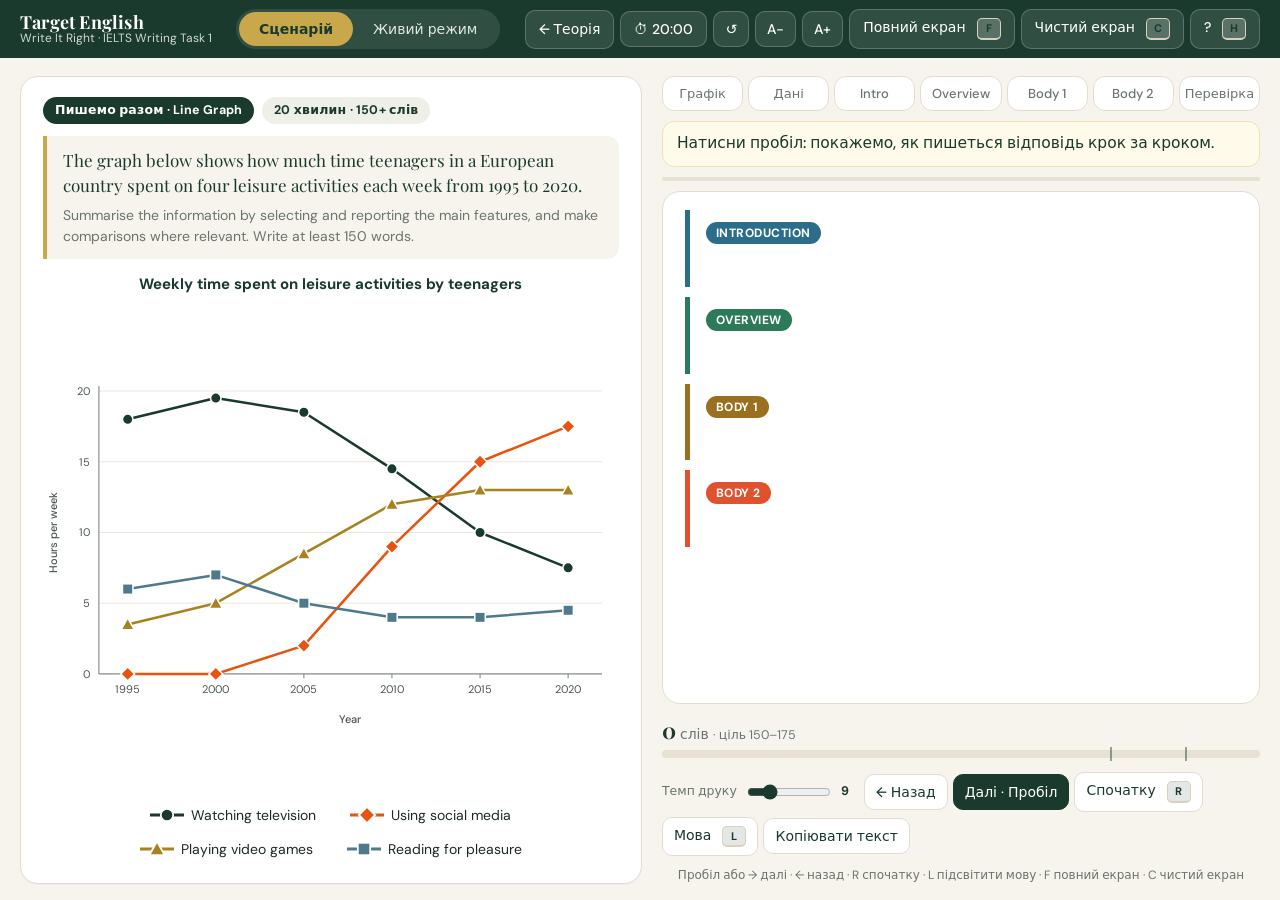
==== index.html @ e6e85356 "Add files via upload" ====
<!DOCTYPE html>
<html lang="uk">
<head>
<meta charset="UTF-8">
<meta name="viewport" content="width=device-width, initial-scale=1">
<title>Пишемо разом · Writing Studio</title>
<link rel="preconnect" href="https://fonts.googleapis.com">
<link rel="preconnect" href="https://fonts.gstatic.com" crossorigin>
<link href="https://fonts.googleapis.com/css2?family=DM+Sans:wght@400;500;700&family=Playfair+Display:wght@600;700&display=swap" rel="stylesheet">
<link rel="stylesheet" href="studio.css">
</head>
<body data-mode="script">

<header class="top">
  <div class="brand"><b>Target English</b><span>Write It Right · IELTS Writing Task 1</span></div>
  <div class="modes" role="tablist" aria-label="Режим">
    <button role="tab" data-mode="script" class="on">Сценарій</button>
    <button role="tab" data-mode="live">Живий режим</button>
  </div>
  <div class="tools">
    <a id="theory" class="tbtn lnk" href="lesson-deck/index.html" title="Презентація: теорія до цього типу завдання">← Теорія</a>
    <button id="tmr" class="tbtn" title="Таймер 20 хвилин">⏱ <span id="tmrTxt">20:00</span></button>
    <button id="tmrReset" class="tbtn sq" title="Скинути таймер">↺</button>
    <button id="fsm" class="tbtn sq" title="Менший шрифт відповіді">A−</button>
    <button id="fsp" class="tbtn sq" title="Більший шрифт відповіді">A+</button>
    <button id="full" class="tbtn" title="Повний екран (F)">Повний екран <kbd class="kb">F</kbd></button>
    <button id="clean" class="tbtn" title="Чистий екран для запису (C)">Чистий екран <kbd class="kb">C</kbd></button>
    <button id="helpBtn" class="tbtn" title="Довідник по кнопках (H)">? <kbd class="kb">H</kbd></button>
  </div>
</header>

<main>
  <!-- ЛІВОРУЧ: завдання й графік -->
  <section class="left card">
    <div class="meta"><span class="pill" id="kicker"></span><span class="pill soft">20 хвилин · 150+ слів</span></div>
    <div class="prompt">
      <p id="prompt"></p>
      <p class="tail" id="promptTail"></p>
    </div>
    <figure class="fig">
      <figcaption id="chartTitle"></figcaption>
      <div id="chart"></div>
      <div class="legend" id="legend"></div>
    </figure>
  </section>

  <!-- ПРАВОРУЧ: відповідь -->
  <section class="right">
    <ol class="steps" id="steps"></ol>
    <div class="cap" id="cap"></div>
    <div class="langkey script-only" id="langKey" hidden></div>
    <div class="prog"><i id="progBar"></i></div>

    <div class="paper" id="paper"></div>

    <div class="check" id="check" hidden>
      <h3>Чеклист</h3>
      <ul id="checkList"></ul>
      <p class="note">Автоперевірка — орієнтир, а не оцінка.</p>
    </div>

    <div class="bar">
      <div class="wcwrap">
        <div class="wc"><b id="wcNum">0</b> слів <span class="goal">· ціль 150–175</span></div>
        <div class="meter"><i id="meterFill"></i><u class="m150"></u><u class="m170"></u></div>
      </div>
      <div class="ctrl script-only">
        <label class="speed">Темп друку
          <input type="range" id="speed" min="3" max="30" step="1" value="9"><span id="speedVal" class="speedval">9</span>
        </label>
        <button class="tbtn" id="prev" title="Назад (←)">← Назад</button>
        <button class="tbtn pri" id="next" title="Далі (Пробіл)">Далі · Пробіл</button>
        <button class="tbtn" id="restart" title="Спочатку (R)">Спочатку <kbd class="kb">R</kbd></button>
        <button class="tbtn" id="langBtn" title="Підсвітити мову: наближення, порівняння, дієприкметники (L)">Мова <kbd class="kb">L</kbd></button>
        <button class="tbtn" id="copyBtn2">Копіювати текст</button>
      </div>
      <div class="ctrl live-only">
        <button class="tbtn" id="checkBtn">Перевірити</button>
        <button class="tbtn" id="copyBtn">Копіювати текст</button>
        <button class="tbtn" id="clearBtn">Очистити</button>
      </div>
    </div>
    <p class="keys script-only">Пробіл або → далі · ← назад · R спочатку · L підсвітити мову · F повний екран · C чистий екран</p>
  </section>
</main>


<div class="help" id="help" hidden role="dialog" aria-modal="true" aria-label="Довідник по кнопках">
  <div class="help-box">
    <div class="help-top"><h2>Довідник по кнопках</h2><button class="tbtn sq" id="helpClose" title="Закрити (Esc)">✕</button></div>
    <div class="help-grid">
      <section>
        <h3>Режим «Сценарій»</h3>
        <dl>
          <dt><kbd>Пробіл</kbd> <kbd>→</kbd> <kbd>Enter</kbd></dt><dd><b>Далі.</b> Наступний крок. Якщо речення ще друкується, дописує його одразу.</dd>
          <dt><kbd>←</kbd> <kbd>Backspace</kbd></dt><dd><b>Назад.</b> Прибирає останній крок.</dd>
          <dt><kbd>R</kbd></dt><dd><b>Спочатку.</b> Скидає все до початку.</dd>
          <dt><kbd>L</kbd></dt><dd><b>Мова.</b> Підсвічує наближення, порівняння й дієприкметники. Ще раз вимикає.</dd>
          <dt>Повзунок</dt><dd><b>Темп друку.</b> Правіше швидше. Запам’ятовується.</dd>
          <dt>Копіювати текст</dt><dd>Копіює всю відповідь у буфер.</dd>
        </dl>
      </section>
      <section>
        <h3>Режим «Живий»</h3>
        <dl>
          <dt>Кроки зверху</dt><dd>Клік переходить до кроку: Графік, Дані, Intro, Overview, Body 1, Body 2, Перевірка.</dd>
          <dt>Легенда під графіком</dt><dd>Клік виділяє лінію, ще клік скасовує.</dd>
          <dt>Перевірити</dt><dd>Чеклист: обсяг, структура, зв’язки.</dd>
          <dt>Копіювати текст</dt><dd>Копіює відповідь.</dd>
          <dt>Очистити</dt><dd>Стирає всі чотири поля.</dd>
          <dt>Автозбереження</dt><dd>Текст лишається в браузері після перезавантаження.</dd>
        </dl>
      </section>
      <section>
        <h3>Для запису відео</h3>
        <dl>
          <dt><kbd>F</kbd></dt><dd><b>Повний екран.</b> Esc виходить.</dd>
          <dt><kbd>C</kbd></dt><dd><b>Чистий екран.</b> Ховає кнопки й підказки. Ще раз <kbd>C</kbd> повертає.</dd>
          <dt>A− / A+</dt><dd>Розмір шрифту відповіді.</dd>
          <dt>⏱ 20:00</dt><dd>Таймер: клік запускає й зупиняє, за 5 хвилин до кінця стає помаранчевим.</dd>
          <dt>↺</dt><dd>Скидає таймер на 20:00.</dd>
          <dt><kbd>H</kbd> <kbd>?</kbd></dt><dd>Цей довідник. Закрити: <kbd>Esc</kbd>.</dd>
        </dl>
      </section>
      <section class="flow">
        <h3>Порядок запису відео</h3>
        <ol>
          <li><kbd>F</kbd> повний екран. Постав темп друку повзунком.</li>
          <li><kbd>C</kbd> чистий екран (кнопки зникнуть), увімкни запис.</li>
          <li><kbd>Пробіл</kbd>: графік, дані, речення по одному. Коментуй кожен крок.</li>
          <li>Наприкінці <kbd>L</kbd>: покажи наближення, порівняння, дієприкметники.</li>
          <li>Останній <kbd>Пробіл</kbd> показує чеклист.</li>
        </ol>
      </section>
    </div>
  </div>
</div>

<script src="studio.js"></script>
</body>
</html>
---- studio.css ----
:root{
  --g:#1A3A2D; --g2:#24503e; --gold:#C9A84C; --cream:#F7F4EE; --or:#E8530F;
  --ink:#1d2a24; --mut:#6b746f; --line:#e3ddcf; --card:#ffffff;
  --fs:19px;
  --serif:'Playfair Display',Georgia,'Times New Roman',serif;
  --sans:'DM Sans',system-ui,-apple-system,'Segoe UI',Roboto,Arial,sans-serif;
}
*{box-sizing:border-box}
html,body{margin:0;height:100%}
body{background:var(--cream);color:var(--ink);font-family:var(--sans);font-size:16px;line-height:1.5;-webkit-font-smoothing:antialiased}
button{font-family:inherit;cursor:pointer}
[hidden]{display:none!important}

/* ШАПКА */
.top{height:58px;display:flex;align-items:center;gap:16px;padding:0 20px;background:var(--g);color:#fff}
.brand{display:flex;flex-direction:column;line-height:1.15;min-width:0}
.brand b{font-family:var(--serif);font-size:18px;letter-spacing:.2px}
.brand span{font-size:12px;color:#cfd8d3}
.modes{margin:0 auto;display:flex;background:rgba(255,255,255,.1);border-radius:999px;padding:3px}
.modes button{border:0;background:transparent;color:#dfe7e2;padding:8px 20px;border-radius:999px;font-size:14px;font-weight:500}
.modes button.on{background:var(--gold);color:var(--g);font-weight:700}
.tools{display:flex;gap:6px;align-items:center}
.tbtn{border:1px solid var(--line);background:#fff;color:var(--g);border-radius:10px;padding:8px 13px;font-size:14px;font-weight:500;transition:background .15s,transform .05s}
.tbtn:hover{background:#faf7ef}
.tbtn:active{transform:translateY(1px)}
.tbtn.sq{padding:8px 11px}
.tbtn.pri{background:var(--g);color:#fff;border-color:var(--g)}
.tbtn.pri:hover{background:var(--g2)}
.top .tbtn{background:rgba(255,255,255,.1);border-color:rgba(255,255,255,.22);color:#fff}
.top .tbtn:hover{background:rgba(255,255,255,.2)}
#tmr.run{background:var(--gold);color:var(--g);border-color:var(--gold);font-weight:700}
#tmr.low{background:var(--or);color:#fff;border-color:var(--or)}

/* СІТКА */
main{display:grid;grid-template-columns:minmax(0,1.04fr) minmax(0,1fr);gap:20px;padding:18px 20px 16px;height:calc(100vh - 58px)}
.card{background:var(--card);border:1px solid var(--line);border-radius:18px;padding:20px 22px;box-shadow:0 1px 0 rgba(26,58,45,.04)}
.left{display:flex;flex-direction:column;min-height:0;overflow:auto}
.right{display:flex;flex-direction:column;min-height:0;gap:10px}

/* ЛІВА ПАНЕЛЬ */
.meta{display:flex;gap:8px;margin-bottom:12px;flex-wrap:wrap}
.pill{background:var(--g);color:#fff;border-radius:999px;padding:4px 12px;font-size:12.5px;font-weight:700;letter-spacing:.2px}
.pill.soft{background:#eef0e8;color:var(--g)}
.prompt{border-left:4px solid var(--gold);background:var(--cream);border-radius:0 12px 12px 0;padding:12px 16px;margin-bottom:14px}
.prompt p{margin:0;font-family:var(--serif);font-size:17px;line-height:1.5;color:var(--g)}
.prompt .tail{margin-top:6px;font-family:var(--sans);font-size:14px;color:var(--mut)}
.fig{margin:0;display:flex;flex-direction:column;flex:1;min-height:0}
figcaption{font-weight:700;text-align:center;font-size:15px;color:var(--g);margin-bottom:4px}
#chart{flex:1 1 auto;min-height:240px;display:flex;align-items:center}
#chart svg{width:100%;height:100%;display:block}
.legend{display:flex;flex-wrap:wrap;justify-content:center;gap:6px 18px;margin-top:6px}
.legend button{display:flex;align-items:center;gap:7px;border:0;background:transparent;font-size:14px;color:var(--ink);padding:5px 8px;border-radius:8px;transition:opacity .3s,background .15s}
.legend button:hover{background:var(--cream)}
.legend button.dim{opacity:.35}

/* SVG ГРАФІК */
svg text{font-family:var(--sans)}
.grid line{stroke:#e8e3d6;stroke-width:1}
.axis line,.axis path{stroke:#8b928e;stroke-width:1.4;fill:none}
.axis text{fill:#4b5651;font-size:13px}
.axtitle{fill:#4b5651;font-size:13px;font-weight:500;transition:fill .3s}
.band{fill:#C9A84C;opacity:0;transition:opacity .4s}
.band.on{opacity:.16}
.ser{transition:opacity .4s}
svg.focus .ser:not(.on){opacity:.14}
.ser .ln{fill:none;stroke-width:3;stroke-linejoin:round;stroke-linecap:round}
.ser .mk{transition:transform .25s;transform-box:fill-box;transform-origin:center}
.ser .mk.big{transform:scale(1.55)}
.ser .guide{stroke-width:1.7;stroke-dasharray:5 5;opacity:0;transition:opacity .3s}
.ser .guide.show{opacity:.8}
svg.axes-on .axis line,svg.axes-on .axis path{stroke:var(--or);stroke-width:2.6}
svg.axes-on .axtitle{fill:var(--or);font-weight:700}
svg.axes-on .axis text{fill:var(--or);font-weight:700}
.tag rect{fill:var(--g);}
.tag text{fill:#fff;font-size:13px;font-weight:700;text-anchor:middle;dominant-baseline:central}
.tag line{stroke:var(--g);stroke-width:1.6}
.tag{animation:pop .35s ease both}
@keyframes pop{from{opacity:0;transform:translateY(4px)}to{opacity:1;transform:none}}

/* КРОКИ */
.steps{list-style:none;margin:0;padding:0;display:flex;gap:5px;flex-wrap:nowrap}
.steps li{flex:1 1 0;min-width:0}
.steps button{width:100%;display:flex;align-items:center;gap:8px;border:1px solid var(--line);background:#fff;border-radius:12px;padding:7px 8px;font-size:13px;color:var(--mut);font-weight:500;text-align:left;transition:all .25s;white-space:nowrap}
.steps .n{width:22px;height:22px;border-radius:50%;background:#ece8dc;color:var(--g);display:grid;place-items:center;font-size:12px;font-weight:700;flex:none;transition:all .25s}
.steps li.done button{color:var(--g)}
.steps li.done .n{background:var(--g);color:#fff}
.steps li.on button{border-color:var(--gold);background:var(--g);color:#fff;font-weight:700;box-shadow:0 2px 10px rgba(26,58,45,.22)}
.steps li.on .n{background:var(--gold);color:var(--g)}
body[data-mode="script"] .steps button{cursor:default}

.cap{min-height:46px;display:flex;align-items:center;background:#fffbea;border:1px solid #efe2b0;border-radius:12px;padding:8px 14px;font-size:15.5px;color:var(--g);font-weight:500;transition:opacity .25s}
.prog{height:4px;background:#e6e1d3;border-radius:4px;overflow:hidden}
.prog i{display:block;height:100%;width:0;background:var(--gold);transition:width .35s}

/* ПАПІР З ВІДПОВІДДЮ */
.paper{flex:1;min-height:0;overflow:auto;background:#fff;border:1px solid var(--line);border-radius:18px;padding:8px 22px 14px;scroll-behavior:smooth}
.sec{padding:12px 0 8px 16px;border-left:5px solid var(--c);margin:10px 0;transition:background .3s}
.sec-h{display:flex;align-items:center;gap:10px;margin-bottom:4px}
.chip{font-size:12px;font-weight:700;letter-spacing:.5px;text-transform:uppercase;color:#fff;background:var(--c);padding:2px 10px;border-radius:999px}
.sec .swc{font-size:12px;color:var(--mut)}
.sec.active{background:linear-gradient(90deg,rgba(201,168,76,.10),transparent 70%)}
.txt{margin:0;font-size:var(--fs);line-height:1.62;min-height:calc(var(--fs)*1.62);word-wrap:break-word}
.txt:empty::before{content:'';}
.txt .s{border-radius:4px;transition:background .5s}
.txt .s.cur{background:rgba(201,168,76,.28);box-shadow:0 0 0 3px rgba(201,168,76,.28)}
.caret{display:inline-block;width:2px;height:1.12em;background:var(--or);vertical-align:text-bottom;margin-left:2px;animation:blink 1s steps(1) infinite}
.sec:not(.active) .caret{display:none}
@keyframes blink{50%{opacity:0}}
.live{display:none;width:100%;border:1.5px solid var(--line);border-radius:10px;padding:10px 12px;font-family:var(--sans);font-size:var(--fs);line-height:1.55;color:var(--ink);resize:none;background:#fffefb;overflow:hidden}
.live:focus{outline:none;border-color:var(--c);box-shadow:0 0 0 3px rgba(201,168,76,.22)}
body[data-mode="live"] .live{display:block}
body[data-mode="live"] .txt{display:none}
body[data-mode="script"] .live-only,body[data-mode="live"] .script-only{display:none!important}

/* ЧЕКЛИСТ */
.check{background:#fff;border:1px solid var(--line);border-radius:14px;padding:10px 16px}
.check h3{margin:0 0 4px;font-family:var(--serif);font-size:16px;color:var(--g)}
.check ul{list-style:none;margin:0;padding:0;display:grid;grid-template-columns:1fr 1fr;gap:2px 18px}
.check li{display:flex;gap:8px;align-items:flex-start;font-size:14px;padding:3px 0;opacity:0;animation:rise .4s ease forwards}
.check li i{font-style:normal;flex:none;width:20px;height:20px;border-radius:50%;display:grid;place-items:center;font-size:12px;font-weight:700;color:#fff;background:#2e8b57;margin-top:1px}
.check li.bad i{background:var(--or)}
.check .note{margin:4px 0 0;font-size:12px;color:var(--mut)}
@keyframes rise{from{opacity:0;transform:translateY(6px)}to{opacity:1;transform:none}}

/* НИЖНЯ ПАНЕЛЬ */
.bar{display:flex;align-items:center;gap:14px;flex-wrap:wrap}
.wcwrap{flex:1;min-width:200px}
.wc{font-size:14px;color:var(--mut)}
.wc b{font-size:22px;color:var(--g);font-family:var(--serif)}
.wc .goal{font-size:12.5px}
.meter{position:relative;height:8px;background:#e6e1d3;border-radius:6px;margin-top:3px}
.meter i{display:block;height:100%;width:0;border-radius:6px;background:var(--or);transition:width .2s,background .3s}
.meter i.ok{background:#2e8b57}
.meter u{position:absolute;top:-3px;bottom:-3px;width:2px;background:var(--g);opacity:.45}
.m150{left:calc(150/200*100%)} .m170{left:calc(175/200*100%)}
.ctrl{display:flex;gap:6px;align-items:center;flex-wrap:wrap}
.speed{display:flex;align-items:center;gap:8px;font-size:12.5px;color:var(--mut)}
.speed input{width:110px;accent-color:var(--g)}
.keys{margin:0;font-size:12px;color:var(--mut);text-align:center}

/* ЧИСТИЙ ЕКРАН */
body.clean .bar .ctrl,body.clean .bar>button,body.clean .keys,body.clean .tools .tbtn:not(#clean){opacity:0;pointer-events:none;transition:opacity .3s}
body.clean .tools .tbtn:not(#clean){visibility:hidden}
body.clean .top{background:var(--g)}

/* НЕВЕЛИКІ ЕКРАНИ */
@media (max-width:980px){
  main{grid-template-columns:1fr;height:auto}
  .left{overflow:visible}
  .paper{min-height:360px}
  .top{height:auto;flex-wrap:wrap;padding:10px 14px}
  .modes{order:3;margin:0 auto}
  .check ul{grid-template-columns:1fr}
}
@media (max-height:760px) and (min-width:981px){
  .card{padding:14px 18px}
  .prompt p{font-size:15.5px}
  #chart{min-height:200px}
}

/* ДРУК */
@media print{
  .top,.steps,.cap,.prog,.bar,.keys,.legend button.dim{display:none!important}
  body{background:#fff}
  main{display:block;height:auto;padding:0}
  .left,.paper{overflow:visible;border:0;padding:0}
  .live{display:block!important;border:0;padding:0}
  body[data-mode="live"] .txt{display:none}
  body[data-mode="script"] .live{display:none!important}
  body[data-mode="script"] .txt{display:block}
}

@media (max-width:1560px){
  .steps .n{display:none}
  .steps button{justify-content:center;padding:8px 4px;font-size:13px}
  .steps li.done button{color:var(--g);border-color:#b9c9bf;background:#eef3ef}
  .steps li.on button{background:var(--g);color:#fff}
}

.speed{font-size:12.5px}
.speed input{width:84px}
.ctrl{gap:5px}
.ctrl .tbtn{padding:8px 11px}

/* підсвічування мови */
mark{color:inherit;border-radius:4px;padding:1px 2px;margin:0 -1px}
mark.lg-approx,.lgchip.lg-approx{background:rgba(201,168,76,.45)}
mark.lg-comp,.lgchip.lg-comp{background:rgba(232,83,15,.24)}
mark.lg-part,.lgchip.lg-part{background:rgba(46,139,87,.26)}
.langkey{display:flex;gap:8px;align-items:center;flex-wrap:wrap}
.lgchip{font-size:13px;font-weight:700;color:var(--g);padding:3px 11px;border-radius:999px}
body[data-mode="live"] .langkey{display:none}
.tbtn.on{background:var(--gold);border-color:var(--gold);color:var(--g);font-weight:700}

/* ДОВІДНИК */
.help{position:fixed;inset:0;background:rgba(26,58,45,.55);display:flex;align-items:center;justify-content:center;padding:20px;z-index:50;backdrop-filter:blur(2px)}
.help-box{background:var(--cream);border-radius:20px;max-width:1040px;width:100%;max-height:92vh;overflow:auto;padding:20px 26px 24px;box-shadow:0 20px 60px rgba(0,0,0,.35)}
.help-top{display:flex;align-items:center;justify-content:space-between;margin-bottom:10px}
.help h2{font-family:var(--serif);color:var(--g);font-size:24px;margin:0}
.help-grid{display:grid;grid-template-columns:1fr 1fr;gap:14px 28px}
.help section{background:#fff;border:1px solid var(--line);border-radius:14px;padding:12px 16px}
.help h3{margin:0 0 8px;font-size:15px;color:var(--g);letter-spacing:.3px;text-transform:uppercase;border-bottom:2px solid var(--gold);padding-bottom:5px}
.help dl{margin:0;display:grid;grid-template-columns:auto 1fr;gap:7px 14px;align-items:baseline}
.help dt{font-size:14px;font-weight:700;color:var(--g);white-space:nowrap}
.help dd{margin:0;font-size:14px;line-height:1.4}
.help ol{margin:0;padding-left:20px;font-size:14px;line-height:1.6}
kbd{display:inline-block;font-family:var(--sans);font-size:12.5px;font-weight:700;color:var(--g);background:#f1ecdf;border:1px solid #d9d1bd;border-bottom-width:2px;border-radius:6px;padding:0 7px;min-width:24px;text-align:center}
@media (max-width:760px){.help-grid{grid-template-columns:1fr}}
@media print{.help{display:none!important}}

.speedval{min-width:18px;font-weight:700;color:var(--g)}

/* посилання на теорію */
a.tbtn{text-decoration:none;display:inline-flex;align-items:center}

.kb{margin-left:7px;font-family:inherit;font-size:11px;font-weight:700;background:rgba(26,58,45,.12);border-radius:5px;padding:1px 6px;line-height:1.5}
.tbtn.pri .kb,.top .kb{background:rgba(255,255,255,.2)}
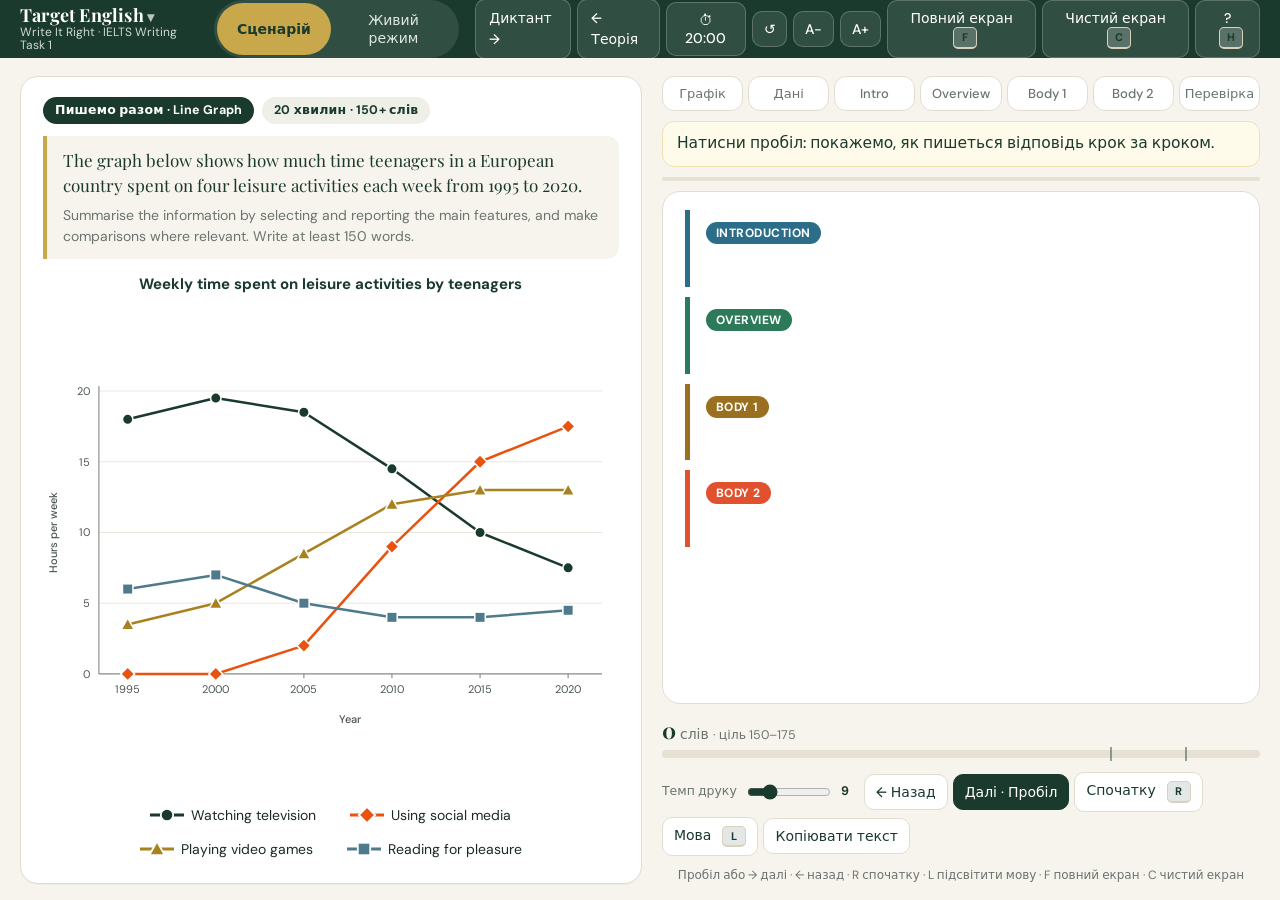
==== commit 85703f62: "Add files via upload" ====
--- a/index.html
+++ b/index.html
@@ -18,6 +18,7 @@
     <button role="tab" data-mode="live">Живий режим</button>
   </div>
   <div class="tools">
+    <a id="dictLink" class="tbtn lnk" href="dictation/index.html" title="Диктант для студентів">Диктант →</a>
     <a id="theory" class="tbtn lnk" href="lesson-deck/index.html" title="Презентація: теорія до цього типу завдання">← Теорія</a>
     <button id="tmr" class="tbtn" title="Таймер 20 хвилин">⏱ <span id="tmrTxt">20:00</span></button>
     <button id="tmrReset" class="tbtn sq" title="Скинути таймер">↺</button>
@@ -136,6 +137,8 @@
   </div>
 </div>
 
+<script src="modules.js"></script>
+<script src="pie.js"></script>
 <script src="studio.js"></script>
 </body>
 </html>
--- a/studio.css
+++ b/studio.css
@@ -215,3 +215,20 @@
 
 .kb{margin-left:7px;font-family:inherit;font-size:11px;font-weight:700;background:rgba(26,58,45,.12);border-radius:5px;padding:1px 6px;line-height:1.5}
 .tbtn.pri .kb,.top .kb{background:rgba(255,255,255,.2)}
+
+/* кругові діаграми */
+#chart.piehost{flex-direction:column;justify-content:center;gap:6px}
+#chart.piehost svg{height:auto;max-height:100%}
+.lc.pie text{font-family:var(--sans)}
+.lc .ptitle{font-family:var(--serif);font-size:22px;font-weight:700;fill:var(--g);transition:fill .3s}
+.lc .ptitle.on{fill:var(--or)}
+.lc .pv{font-size:17px;font-weight:700;paint-order:stroke;stroke:rgba(0,0,0,.18);stroke-width:2px;stroke-linejoin:round}
+.lc .pc,.pie .pc{transition:opacity .4s}.pie .pc.dim{opacity:.16}
+.pie .sl{transition:opacity .4s,transform .3s}.pie .sl.dim{opacity:.2}
+.lc-legend{display:flex;flex-wrap:wrap;justify-content:center;gap:4px 18px;transition:transform .3s}
+.lc-leg{display:flex;align-items:center;gap:7px;font-size:15px;transition:opacity .3s}
+.lc-leg.dim{opacity:.3}
+.lc-leg .sw{width:14px;height:14px;border-radius:4px;display:inline-block}
+.lc-legend.pulse .lc-leg{font-weight:700;color:var(--or)}
+
+.lc .pv.out{stroke:none;paint-order:normal}
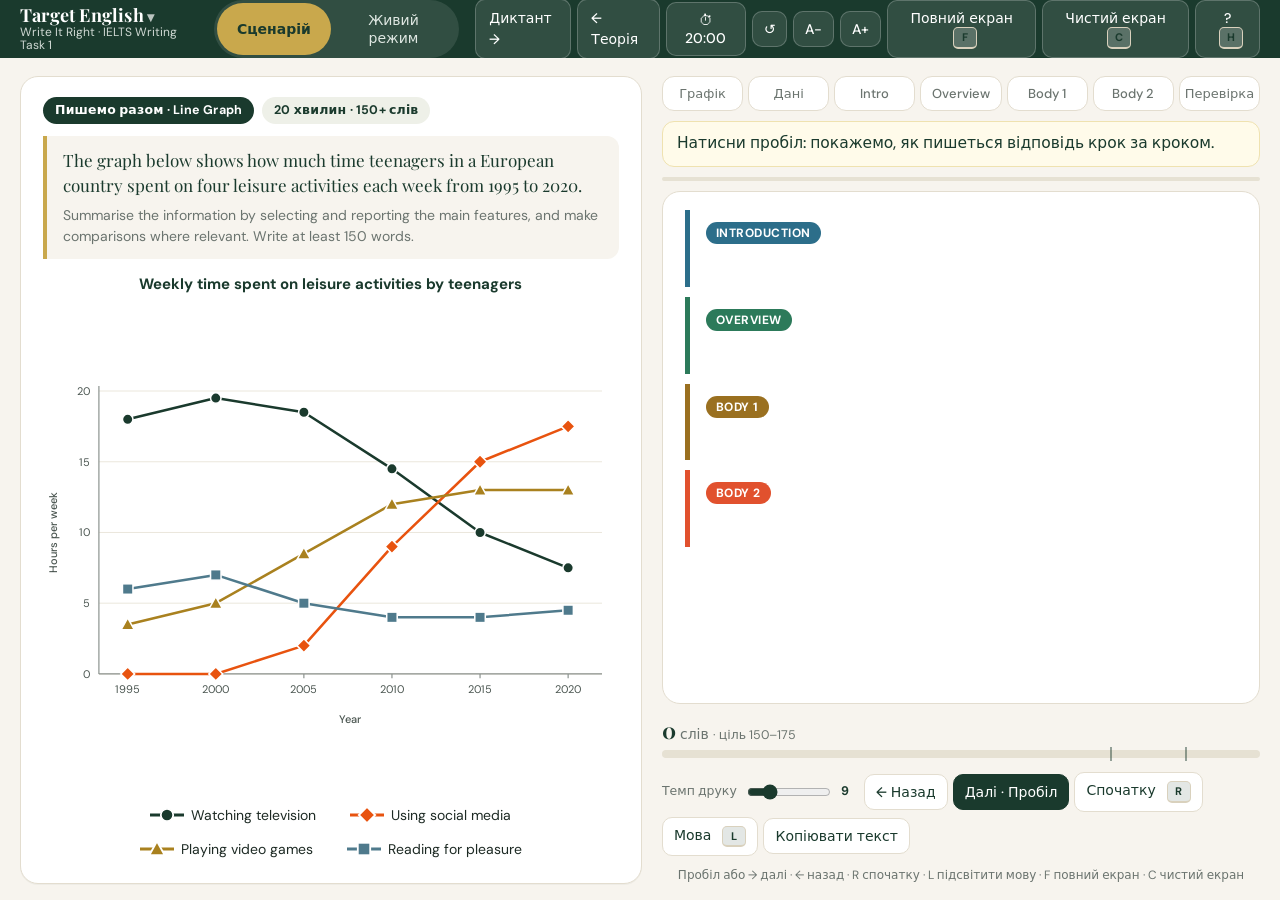
==== commit 2ef85c99: "Add files via upload" ====
--- a/index.html
+++ b/index.html
@@ -139,6 +139,9 @@
 
 <script src="modules.js"></script>
 <script src="pie.js"></script>
+<script src="bar.js"></script>
+<script src="table.js"></script>
+<script src="process.js"></script>
 <script src="studio.js"></script>
 </body>
 </html>
--- a/studio.css
+++ b/studio.css
@@ -232,3 +232,38 @@
 .lc-legend.pulse .lc-leg{font-weight:700;color:var(--or)}
 
 .lc .pv.out{stroke:none;paint-order:normal}
+
+.lc.barc text{font-family:var(--sans)}
+.lc.barc .grid line{stroke:#e8e3d6;stroke-width:1}
+.lc.barc .axis line{stroke:#8b928e;stroke-width:1.4}
+.lc.barc .axis text{fill:#4b5651;font-size:13.5px}
+.lc.barc .axtitle{fill:#4b5651;font-size:13.5px}
+.lc.barc .bg{transition:opacity .4s}.lc.barc .bg.dim{opacity:.16}
+.lc.barc .bv{font-size:12px;font-weight:700;fill:#1A3A2D;opacity:0;transition:opacity .3s;paint-order:stroke;stroke:#fff;stroke-width:3px;stroke-linejoin:round}
+.lc.barc .bv.show{opacity:1}
+#chart.piehost svg.barc{height:auto}
+
+/* ---- TableChart ---- */
+.lc.tblc{display:flex;align-items:center;justify-content:center;font-family:var(--sans)}
+.tblc table{border-collapse:separate;border-spacing:0;width:100%;table-layout:fixed;font-size:15px;color:#1d2a24;border:1px solid #d9d2bf;border-radius:10px;overflow:hidden}
+.tblc th,.tblc td{padding:8px 6px;text-align:center;border-bottom:1px solid #ece6d6;border-right:1px solid #ece6d6;line-height:1.2;transition:opacity .35s,background .35s,color .35s}
+.tblc tr>*:last-child{border-right:0}.tblc tbody tr:last-child>*{border-bottom:0}
+.tblc thead th{background:#1A3A2D;color:#fff;font-size:12.5px;font-weight:700;border-color:#2c5242}
+.tblc thead th.corner{text-align:left;font-size:11.5px;letter-spacing:.4px;padding-left:10px;width:30%}
+.tblc th.rh{text-align:left;font-weight:700;background:#F7F4EE;padding-left:10px;font-size:13.5px;color:#1A3A2D}
+.tblc td{font-weight:600;font-size:16px;background:#fff}
+.tblc tbody tr:nth-child(even) td{background:#FBF9F4}
+.tblc .dim{opacity:.22}
+.tblc td.hi{background:#FFF0CC!important;color:#7a5410;font-weight:800;box-shadow:inset 0 0 0 2px #E1A92E}
+.tblc thead th.hi,.tblc th.rh.hi{box-shadow:none}
+.tblc.pulse thead th:not(.corner),.tblc.pulse th.rh{animation:tpulse 1.2s ease 2}
+@keyframes tpulse{50%{background:#E1512E;color:#fff}}
+
+.tblc thead th.dim,.tblc th.rh.dim{opacity:.5}
+#chart .tblc td{font-size:20px;padding:13px 6px}#chart .tblc th.rh{font-size:16px}#chart .tblc thead th{font-size:14px;padding:11px 6px}#chart .tblc thead th.corner{font-size:12.5px}
+
+/* process: підсвітка мови в тексті */
+mark.lg-pass,.lgchip.lg-pass{background:rgba(44,110,138,.26)}
+mark.lg-act,.lgchip.lg-act{background:rgba(194,24,91,.2)}
+mark.lg-seq,.lgchip.lg-seq{background:rgba(201,168,76,.45)}
+mark.lg-det,.lgchip.lg-det{background:rgba(46,139,87,.26)}
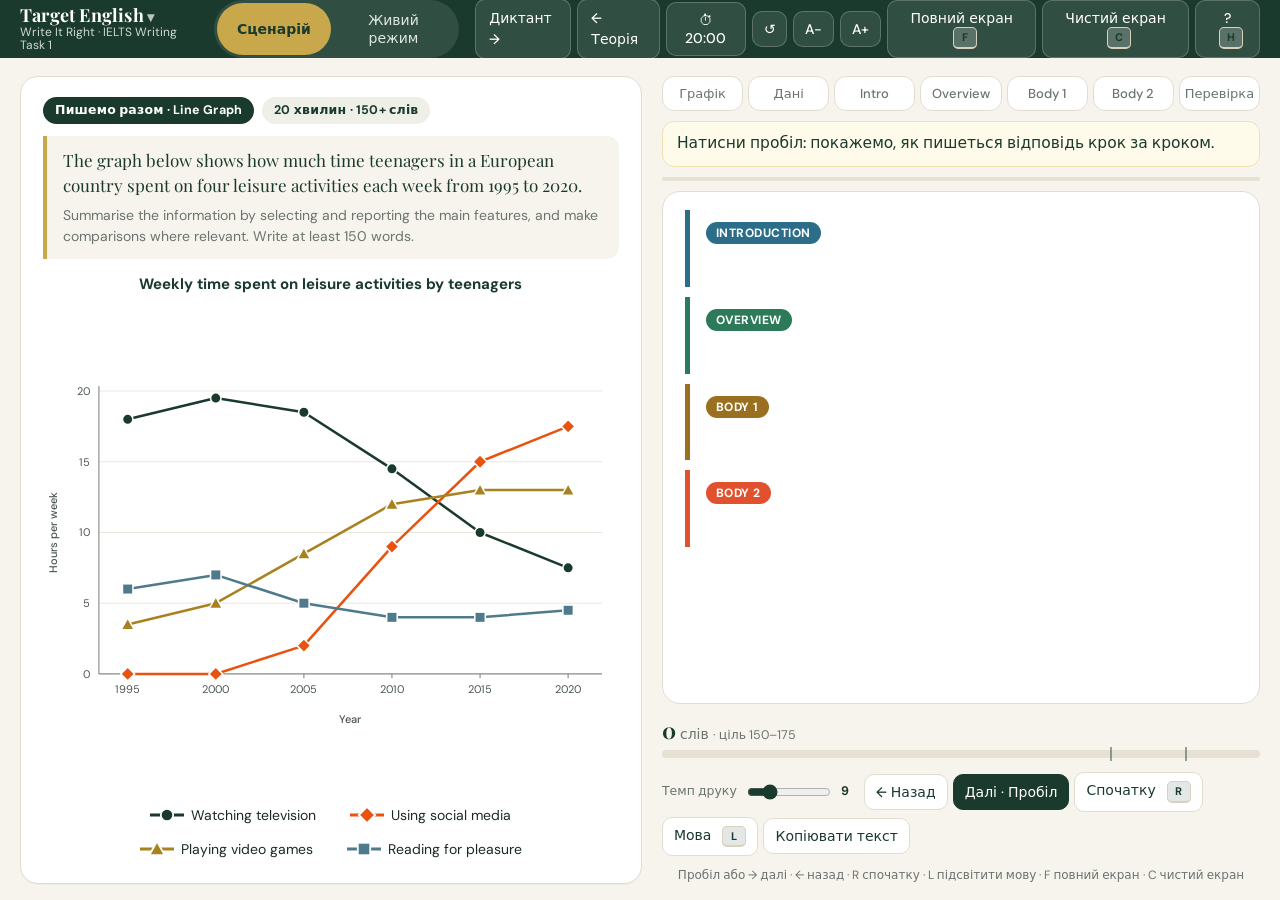
==== commit d03ad90b: "Add files via upload" ====
--- a/index.html
+++ b/index.html
@@ -142,6 +142,10 @@
 <script src="bar.js"></script>
 <script src="table.js"></script>
 <script src="process.js"></script>
+<script src="map.js"></script>
+<script src="map-scenes.js"></script>
+<script src="scatter.js"></script>
+<script src="scatter-scenes.js"></script>
 <script src="studio.js"></script>
 </body>
 </html>
--- a/studio.css
+++ b/studio.css
@@ -267,3 +267,7 @@
 mark.lg-act,.lgchip.lg-act{background:rgba(194,24,91,.2)}
 mark.lg-seq,.lgchip.lg-seq{background:rgba(201,168,76,.45)}
 mark.lg-det,.lgchip.lg-det{background:rgba(46,139,87,.26)}
+/* Module 6: Maps — групи мови */
+mark.lg-loc,.lgchip.lg-loc{background:rgba(232,83,15,.24)}
+mark.lg-chg,.lgchip.lg-chg{background:rgba(194,24,91,.2)}
+mark.lg-kept,.lgchip.lg-kept{background:rgba(46,139,87,.26)}
